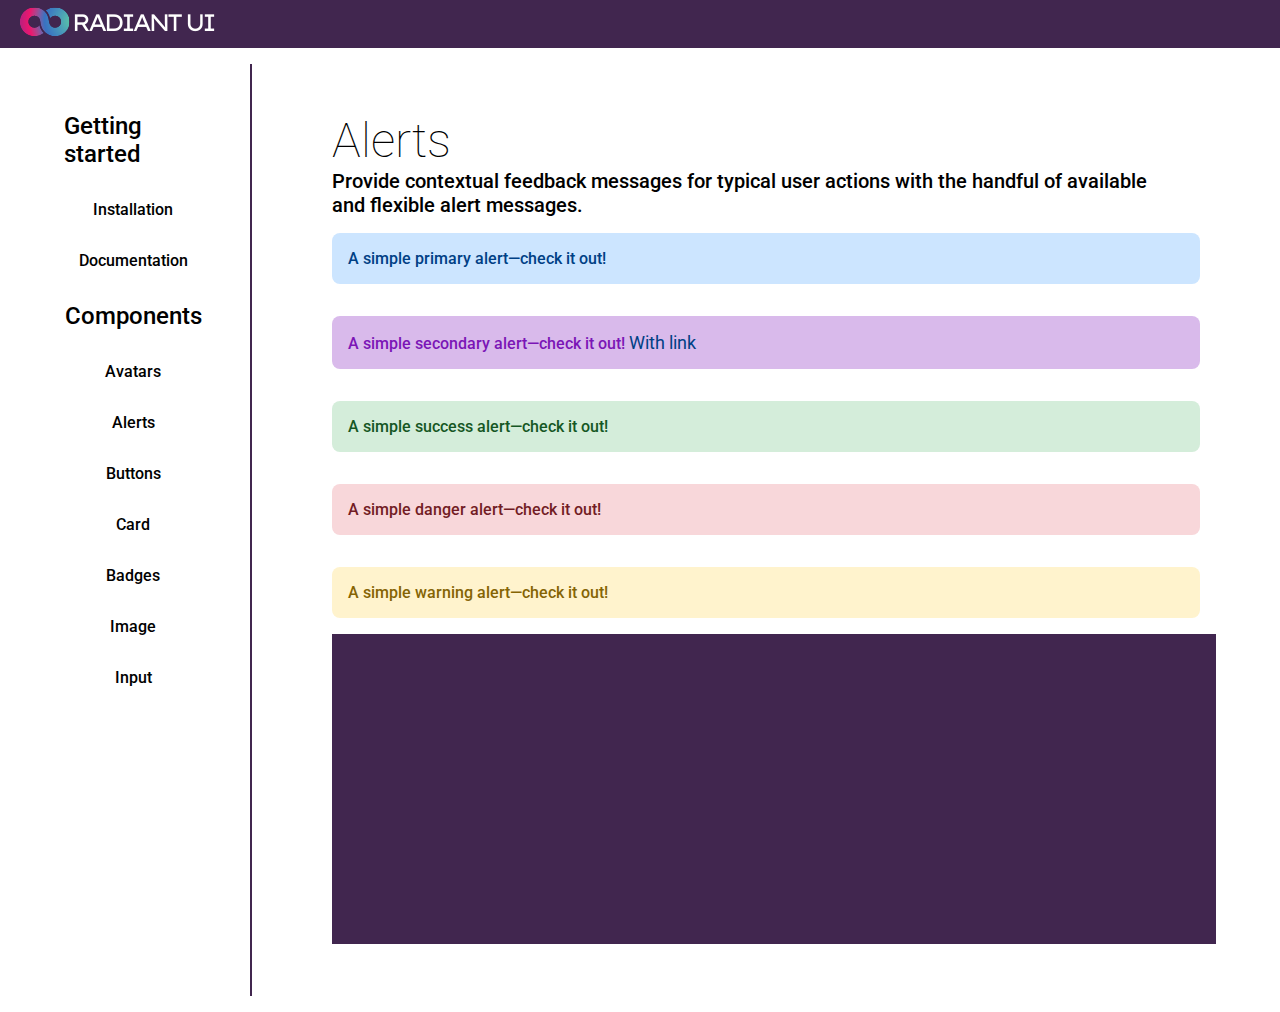
==== alerts/alerts.html @ 9dcef629 "Created alerts component and corrected some styling" ====
<!DOCTYPE html>
<html lang="en">
<head>
    <meta charset="UTF-8">
    <meta http-equiv="X-UA-Compatible" content="IE=edge">
    <meta name="viewport" content="width=device-width, initial-scale=1.0">
    <link rel="stylesheet" href="alerts.css">
    <link rel="stylesheet" href="../index.css">
    <title>Document</title>
</head>
<body>
  
    
    <!--navbar-->
    <div class="navbar">
        <div class="nav-items">
            <a class="nav-heading" href="../index.html"><img src="../images/logo.png"></a>
        </div>
    </div>

    <!--Main section-->
    <section>
        <div class="container flex-flow-row">
            <div class="sidebar flex-flow-column">
                <h2 class="sidebar-heading">Getting started</h2>
                <a href="" class="component-items">Installation</a>
                <a href="" class="component-items">Documentation</a>
                <h2 class="sidebar-heading">Components</h2>
                <a href="avatars.html" class="component-items">Avatars</a>
                <a href="" class="component-items">Alerts</a>
                <a href="" class="component-items">Buttons</a>
                <a href="" class="component-items">Card</a>
                <a href="" class="component-items">Badges</a>
                <a href="" class="component-items">Image</a>
                <a href="" class="component-items">Input</a>
            </div>

            <div class="alerts-container component-container">
                <div class="component-details">
                    <h2 class="component-heading">Alerts</h2>
                    <p class="component-info">Provide contextual feedback messages for typical user actions with the handful of available and flexible alert messages.</p>
                </div>
                <div class="alerts-examples flex-flow-column">
                    <div class="alert alert-primary">
                    A simple primary alert—check it out!</div>
                    <div class="alert alert-secondary">
                    A simple secondary alert—check it out! <a>With link</a></div>
                    <div class="alert alert-success">
                    A simple success alert—check it out!</div>
                    <div class="alert alert-danger">
                    A simple danger alert—check it out!</div>
                    <div class="alert alert-warning">
                    A simple warning alert—check it out!</div>
                </div>

                <iframe class="iframe"
                src="https://carbon.now.sh/embed?bg=rgba%2865%2C38%2C79%2C1%29&t=material&wt=none&l=javascript&width=1000&ds=false&dsyoff=54px&dsblur=84px&wc=true&wa=false&pv=71px&ph=63px&ln=true&fl=1&fm=Fira+Code&fs=14px&lh=163%25&si=false&es=2x&wm=false&code=%253Cdiv%2520class%253D%2522alert%2520alert-primary%2522%253EA%2520simple%2520primary%2520alert%25E2%2580%2594check%2520it%2520out%21%253C%252Fdiv%253E%250A%253Cdiv%2520class%253D%2522alert%2520alert-secondary%2522%253EA%2520simple%2520secondary%2520alert%25E2%2580%2594check%2520it%2520out%2520%253Ca%253EWith%2520link%253C%252Fa%253E%253C%252Fdiv%253E%250A%253Cdiv%2520class%253D%2522alert%2520alert-success%2522%253EA%2520simple%2520success%2520alert%25E2%2580%2594check%2520it%2520out%21%253C%252Fdiv%253E%250A%253Cdiv%2520class%253D%2522alert%2520alert-danger%2522%253EA%2520simple%2520danger%2520alert%25E2%2580%2594check%2520it%2520out%21%253C%252Fdiv%253E%250A%253Cdiv%2520class%253D%2522alert%2520alert-warning%2522%253EA%2520simple%2520warning%2520alert%25E2%2580%2594check%2520it%2520out%21%253C%252Fdiv%253E"
                sandbox="allow-scripts allow-same-origin">
                </iframe>
                
            </div>
        </div>
    </section>

    
</body>
</html>
---- alerts/alerts.css ----
body{
    --alert-primary: #004085;
    --alert-bg-primary: #cce5ff;
    --alert-border-primary: #b8daff;

    --alert-secondary: #7b15b6;
    --alert-bg-secondary: #d9baeb;
    --alert-border-secondary: #e1a6f0;

    --alert-danger: #721c24;
    --alert-bg-danger: #f8d7da;
    --alert-border-danger: #f5c6cb;

    --alert-success: #155724;
    --alert-bg-success: #d4edda;
    --alert-border-success:#c3e6cb;

    --alert-warning: #856404;
    --alert-bg-warning: #fff3cd;
    --alert-border-warning: #ffeeba;

    
}
.container{
    padding: 1rem;
    gap: 2rem;
}
.component-container{
    padding: 2rem 4rem 2rem 2rem;
}
.component-details{
    padding: 1rem;
}
.avatar-container{
    flex-grow: 3;
    flex-shrink: 1;
}
.alerts-examples{
    gap: 2rem;
}
.alert{
    padding: 1rem;
    border-radius: 0.5rem;
    margin-left: 1rem;
}
.alert-primary{
    color: var(--alert-primary);
    background-color: var(--alert-bg-primary);
    border-color: var(--alert-border-primary);
}
.alert-secondary{
    color: var(--alert-secondary);
    background-color: var(--alert-bg-secondary);
    border-color: var(--alert-border-secondary) ;
}
.alert-secondary a{
    font-size: large;
    font-weight: 400;
    color: var(--alert-primary);
}
.alert-success{
    color: var(--alert-success);
    background-color: var(--alert-bg-success);
    border-color: var(--alert-border-success);   
}
.alert-danger{
    color: var(--alert-danger);
    background-color: var(--alert-bg-danger);
    border-color: var(--alert-border-danger);    
}
.alert-warning{
    color: var(--alert-warning);
    background-color: var(--alert-bg-warning);
    border-color: var(--alert-border-warning);   
}


/*sidebar*/
.sidebar{
    padding: 2rem;
    border-right: 2px solid var(--primary-color);
    align-items: center;
    width: 17%;
}
.sidebar-heading{
    padding: 1rem;
}
.component-items{
    padding: 1rem;
}
.component-items:hover{
    background-color: var(--secondary-color);
    color: var(--primary-color);
    border-radius: 0.5rem;
}
.sidebar-heading:hover{
    background-color: var(--secondary-color);
    color: var(--primary-color);
    border-radius: 0.5rem;
}


/*avatar*/
.component-heading{
    font-size: 3rem;
    font-weight: 100;
}
.component-info{
    font-size: 1.25rem;
}

/*iframe*/
.iframe{
    background-color: var(--primary-color);
    width: 100%; 
    height: 310px; 
    border:0; 
    transform: scale(1); 
    overflow:hidden;
    margin: 1rem;
}
---- index.css ----
@import url('https://fonts.googleapis.com/css2?family=Nunito+Sans&family=Roboto:wght@400&display=swap');

*{
    margin:0; 
    font-family: 'Roboto', sans-serif;
    font-weight: 500;
}

:root{
    --primary-color: #41264F;
    --secondary-color:#8890f8;
    --tertiary-color: #e59db8;
    --white-color: #ffffff;
    --black-color: #000000;
    --grey-color: #726f6f;

}

/*links*/
a:link {
    color: var(--black-color);
    text-decoration: none;
    }
    a:visited {
    color: var(--black-color);
    text-decoration: none;
    }
    a:hover {
    color: var(--black-color);
    text-decoration: none;
    }
    a:active {
    color: var(--black-color);
    text-decoration: none;
}

/*button*/
.btn{
    padding: 1rem 2rem 1rem 2rem;
    border-radius: 1rem;
    text-align: center;
    border: none;
}
.btn-primary{
    background-color: var(--secondary-color);
    color: var(--white-color);
    font-size: 1rem;
}
.btn-primary a{
    color: var(--primary-color);
}

.flex-flow-row{
    display: flex;
    flex-direction: row;
}
.flex-flow-column{
    display: flex;
    flex-wrap: wrap;
    flex-direction: column;
}

/*nav bar*/
.navbar{
    background-color: var(--primary-color);
    width: 100%;
    font-size: large;
}
.nav-heading{
    color: var(--secondary-color);
    padding: 0.5rem;
    padding-left: 1rem;
}

/*main section*/

.home-container{
    padding: 4rem;
}
.container-info{
    width: 50%;
    color: var(--secondary-color);
    padding-left: 2rem;
    padding-top: 2rem;
}
.container-info h1{
    padding: 1rem;
    padding-bottom: 0rem;
    font-size: 4rem;
    font-weight: 700;
}
.container-info p{
    color: var(--grey-color);
    font-size: 1.5rem;
    font-weight: 200;
    padding: 1rem;
    letter-spacing: 1px;
    word-spacing: 2px;
}
.btn-action{
    margin: 1rem 
}
.container-img{
    width: 46%;
}
.index-img{
    width: 100%;
}
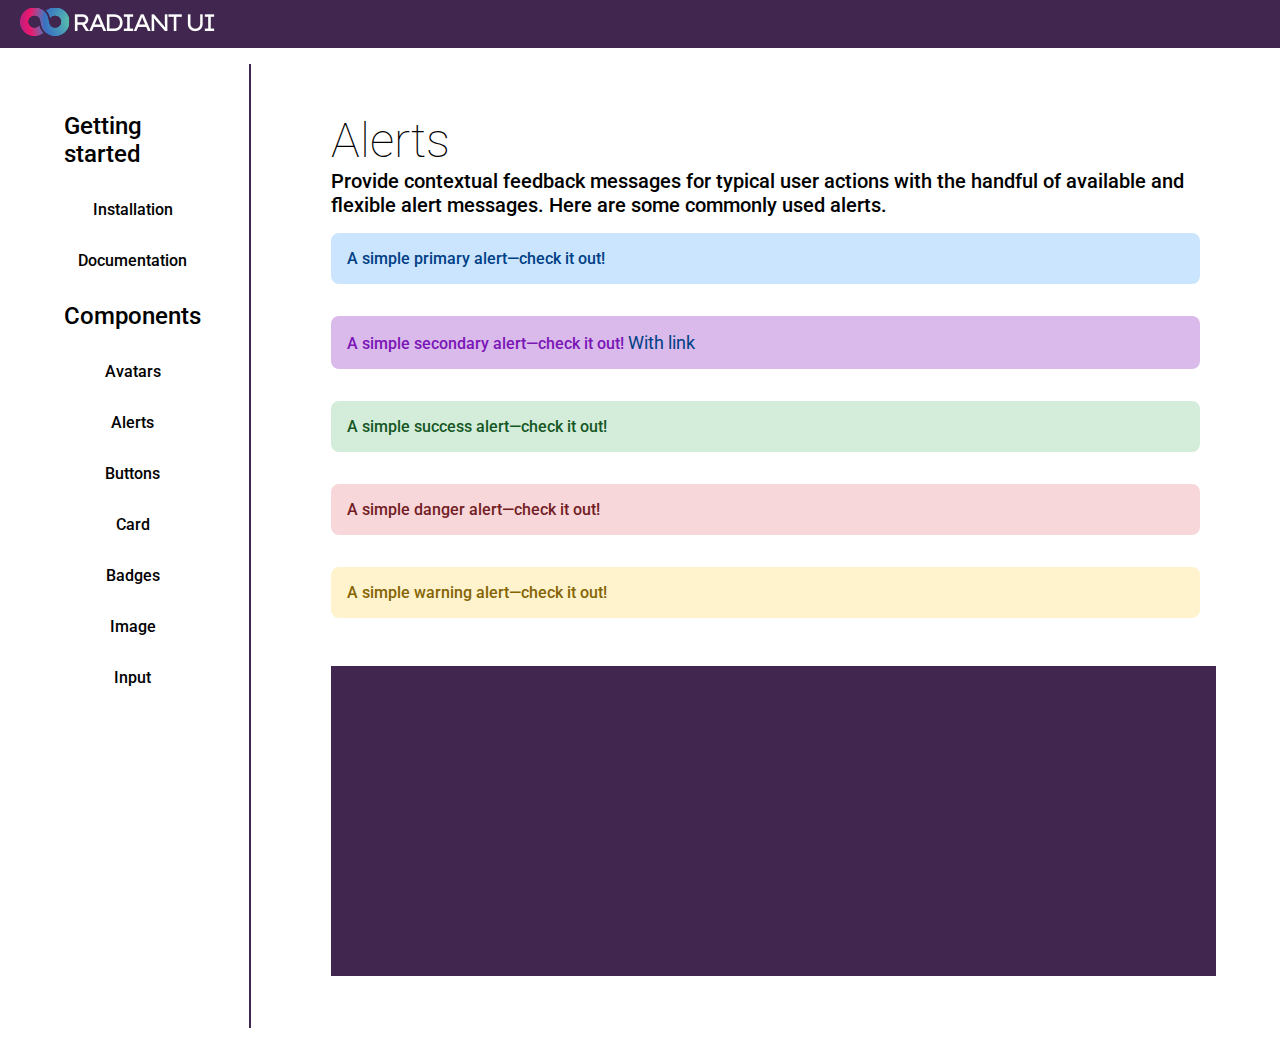
==== commit 05e928f0: "Alerts created" ====
--- a/alerts/alerts.html
+++ b/alerts/alerts.html
@@ -38,7 +38,7 @@
             <div class="alerts-container component-container">
                 <div class="component-details">
                     <h2 class="component-heading">Alerts</h2>
-                    <p class="component-info">Provide contextual feedback messages for typical user actions with the handful of available and flexible alert messages.</p>
+                    <p class="component-info">Provide contextual feedback messages for typical user actions with the handful of available and flexible alert messages. Here are some commonly used alerts.</p>
                 </div>
                 <div class="alerts-examples flex-flow-column">
                     <div class="alert alert-primary">
@@ -57,7 +57,7 @@
                 src="https://carbon.now.sh/embed?bg=rgba%2865%2C38%2C79%2C1%29&t=material&wt=none&l=javascript&width=1000&ds=false&dsyoff=54px&dsblur=84px&wc=true&wa=false&pv=71px&ph=63px&ln=true&fl=1&fm=Fira+Code&fs=14px&lh=163%25&si=false&es=2x&wm=false&code=%253Cdiv%2520class%253D%2522alert%2520alert-primary%2522%253EA%2520simple%2520primary%2520alert%25E2%2580%2594check%2520it%2520out%21%253C%252Fdiv%253E%250A%253Cdiv%2520class%253D%2522alert%2520alert-secondary%2522%253EA%2520simple%2520secondary%2520alert%25E2%2580%2594check%2520it%2520out%2520%253Ca%253EWith%2520link%253C%252Fa%253E%253C%252Fdiv%253E%250A%253Cdiv%2520class%253D%2522alert%2520alert-success%2522%253EA%2520simple%2520success%2520alert%25E2%2580%2594check%2520it%2520out%21%253C%252Fdiv%253E%250A%253Cdiv%2520class%253D%2522alert%2520alert-danger%2522%253EA%2520simple%2520danger%2520alert%25E2%2580%2594check%2520it%2520out%21%253C%252Fdiv%253E%250A%253Cdiv%2520class%253D%2522alert%2520alert-warning%2522%253EA%2520simple%2520warning%2520alert%25E2%2580%2594check%2520it%2520out%21%253C%252Fdiv%253E"
                 sandbox="allow-scripts allow-same-origin">
                 </iframe>
-                
+
             </div>
         </div>
     </section>
--- a/alerts/alerts.css
+++ b/alerts/alerts.css
@@ -17,9 +17,7 @@
 
     --alert-warning: #856404;
     --alert-bg-warning: #fff3cd;
-    --alert-border-warning: #ffeeba;
-
-    
+    --alert-border-warning: #ffeeba;   
 }
 .container{
     padding: 1rem;
@@ -31,12 +29,10 @@
 .component-details{
     padding: 1rem;
 }
-.avatar-container{
-    flex-grow: 3;
-    flex-shrink: 1;
-}
+
 .alerts-examples{
     gap: 2rem;
+    margin-bottom: 2rem;
 }
 .alert{
     padding: 1rem;
@@ -100,7 +96,7 @@
 }
 
 
-/*avatar*/
+/*alert*/
 .component-heading{
     font-size: 3rem;
     font-weight: 100;
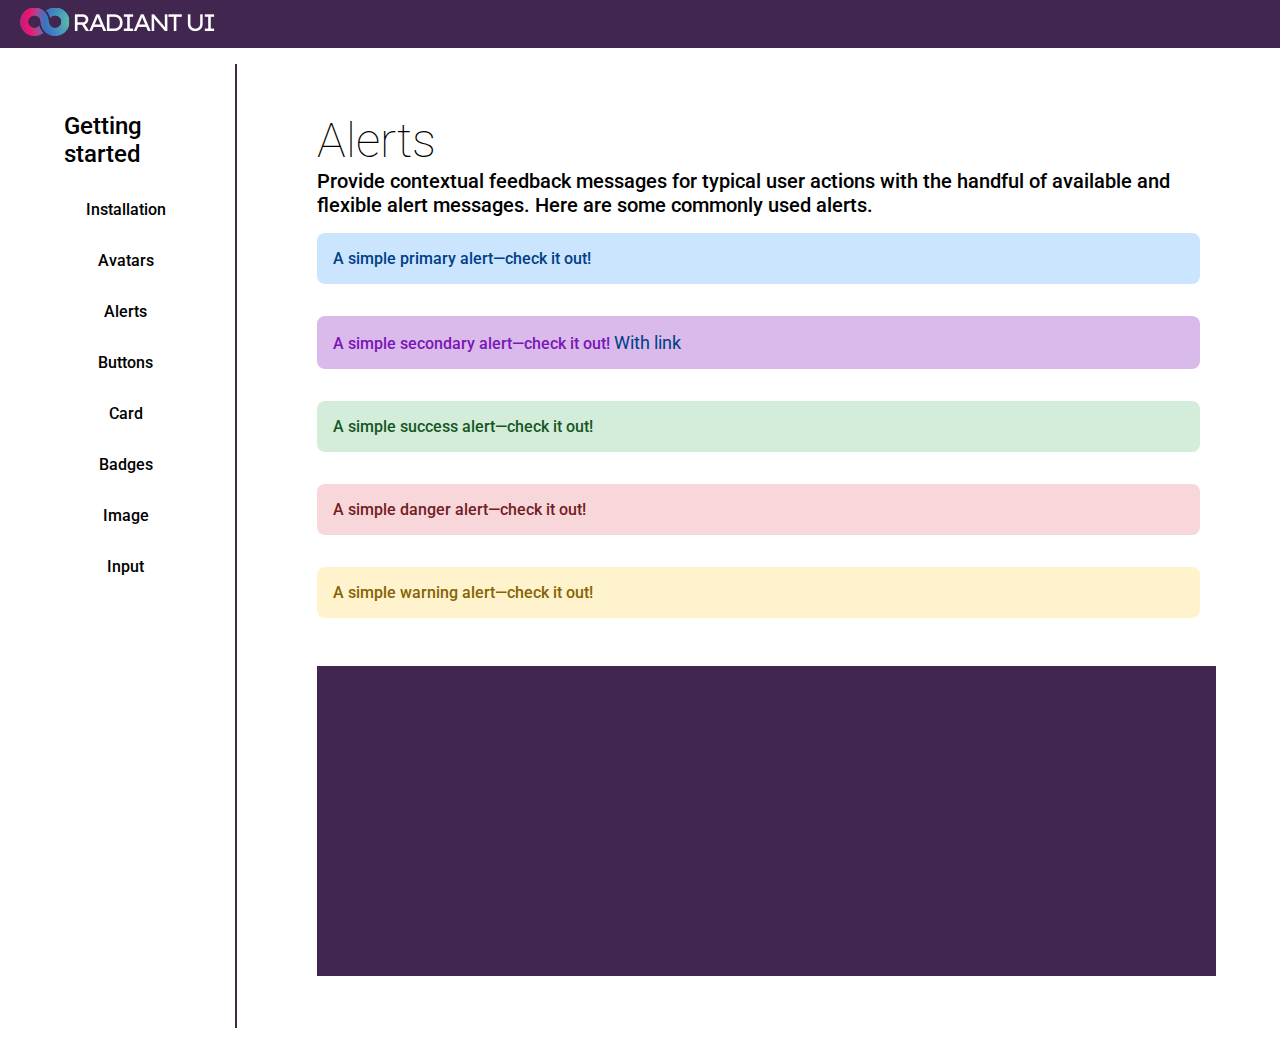
==== commit 6b02b1c0: "created separate file for sidebarr and component styling" ====
--- a/alerts/alerts.html
+++ b/alerts/alerts.html
@@ -5,7 +5,7 @@
     <meta http-equiv="X-UA-Compatible" content="IE=edge">
     <meta name="viewport" content="width=device-width, initial-scale=1.0">
     <link rel="stylesheet" href="alerts.css">
-    <link rel="stylesheet" href="../index.css">
+    <link rel="stylesheet" href="../components.css">
     <title>Document</title>
 </head>
 <body>
@@ -22,17 +22,15 @@
     <section>
         <div class="container flex-flow-row">
             <div class="sidebar flex-flow-column">
-                <h2 class="sidebar-heading">Getting started</h2>
+                <h2 class="sidebar-heading"><a>Getting started</a></h2>
                 <a href="" class="component-items">Installation</a>
-                <a href="" class="component-items">Documentation</a>
-                <h2 class="sidebar-heading">Components</h2>
-                <a href="avatars.html" class="component-items">Avatars</a>
-                <a href="" class="component-items">Alerts</a>
-                <a href="" class="component-items">Buttons</a>
-                <a href="" class="component-items">Card</a>
-                <a href="" class="component-items">Badges</a>
-                <a href="" class="component-items">Image</a>
-                <a href="" class="component-items">Input</a>
+                <a href="../avatar/avatar.html" class="component-items">Avatars</a>
+                <a href="alerts.html" class="component-items">Alerts</a>
+                <a href="../buttons/buttons.html" class="component-items">Buttons</a>
+                <a href="../cards/cards.html" class="component-items">Card</a>
+                <a href="../badges/badges.html" class="component-items">Badges</a>
+                <a href="../image/image.html" class="component-items">Image</a>
+                <a href="../input/input.html" class="component-items">Input</a>
             </div>
 
             <div class="alerts-container component-container">
--- a/alerts/alerts.css
+++ b/alerts/alerts.css
@@ -69,49 +69,3 @@
     background-color: var(--alert-bg-warning);
     border-color: var(--alert-border-warning);   
 }
-
-
-/*sidebar*/
-.sidebar{
-    padding: 2rem;
-    border-right: 2px solid var(--primary-color);
-    align-items: center;
-    width: 17%;
-}
-.sidebar-heading{
-    padding: 1rem;
-}
-.component-items{
-    padding: 1rem;
-}
-.component-items:hover{
-    background-color: var(--secondary-color);
-    color: var(--primary-color);
-    border-radius: 0.5rem;
-}
-.sidebar-heading:hover{
-    background-color: var(--secondary-color);
-    color: var(--primary-color);
-    border-radius: 0.5rem;
-}
-
-
-/*alert*/
-.component-heading{
-    font-size: 3rem;
-    font-weight: 100;
-}
-.component-info{
-    font-size: 1.25rem;
-}
-
-/*iframe*/
-.iframe{
-    background-color: var(--primary-color);
-    width: 100%; 
-    height: 310px; 
-    border:0; 
-    transform: scale(1); 
-    overflow:hidden;
-    margin: 1rem;
-}--- a/components.css
+++ b/components.css
@@ -0,0 +1,45 @@
+@import "index.css";
+
+/*sidebar*/
+.sidebar{
+    padding: 2rem;
+    border-right: 2px solid var(--primary-color);
+    align-items: center;
+    width: 20%;
+}
+.sidebar-heading{
+    padding: 1rem;
+}
+.component-items{
+    padding: 1rem;
+}
+.component-items:hover{
+    background-color: var(--secondary-color);
+    color: var(--primary-color);
+    border-radius: 0.5rem;
+}
+.sidebar-heading:hover{
+    background-color: var(--secondary-color);
+    color: var(--primary-color);
+    border-radius: 0.5rem;
+}
+
+/*iframe*/
+.iframe{
+    background-color: var(--primary-color);
+    width: 100%; 
+    height: 310px; 
+    border:0; 
+    transform: scale(1); 
+    overflow:hidden;
+    margin: 1rem;
+}
+
+/*components*/
+.component-heading{
+    font-size: 3rem;
+    font-weight: 100;
+}
+.component-info{
+    font-size: 1.25rem;
+}
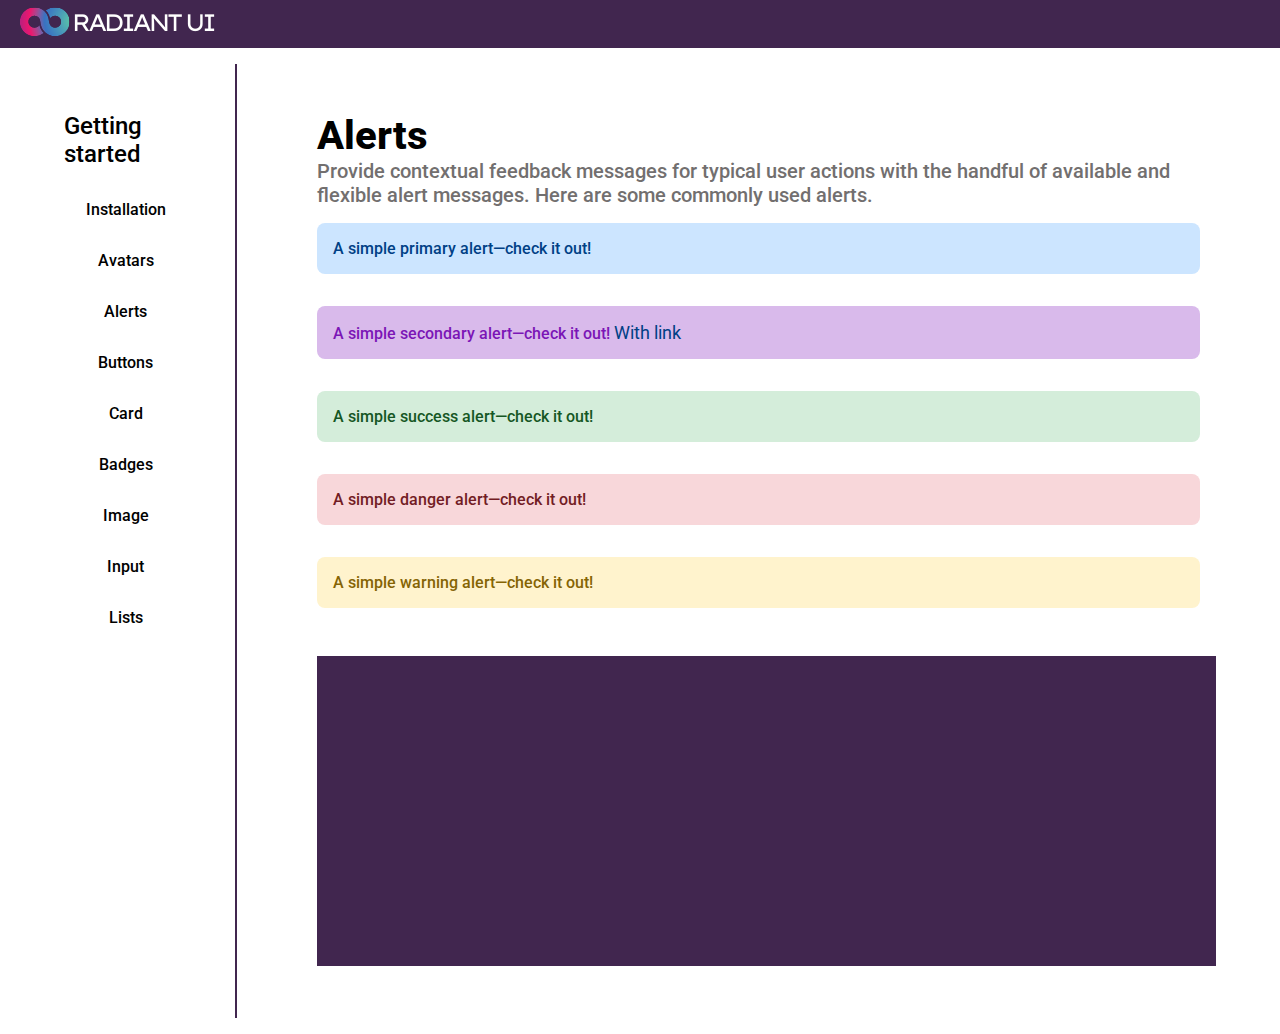
==== commit 7b46ba27: "corrected typo in sidebar" ====
--- a/alerts/alerts.html
+++ b/alerts/alerts.html
@@ -31,6 +31,7 @@
                 <a href="../badges/badges.html" class="component-items">Badges</a>
                 <a href="../image/image.html" class="component-items">Image</a>
                 <a href="../input/input.html" class="component-items">Input</a>
+                <a href="../lists/lists.html" class="component-items">Lists</a>
             </div>
 
             <div class="alerts-container component-container">
--- a/components.css
+++ b/components.css
@@ -37,9 +37,10 @@
 
 /*components*/
 .component-heading{
-    font-size: 3rem;
-    font-weight: 100;
+    font-size: 2.5rem;
+    font-weight: 800;
 }
 .component-info{
     font-size: 1.25rem;
+    color: var(--grey-color);
 }
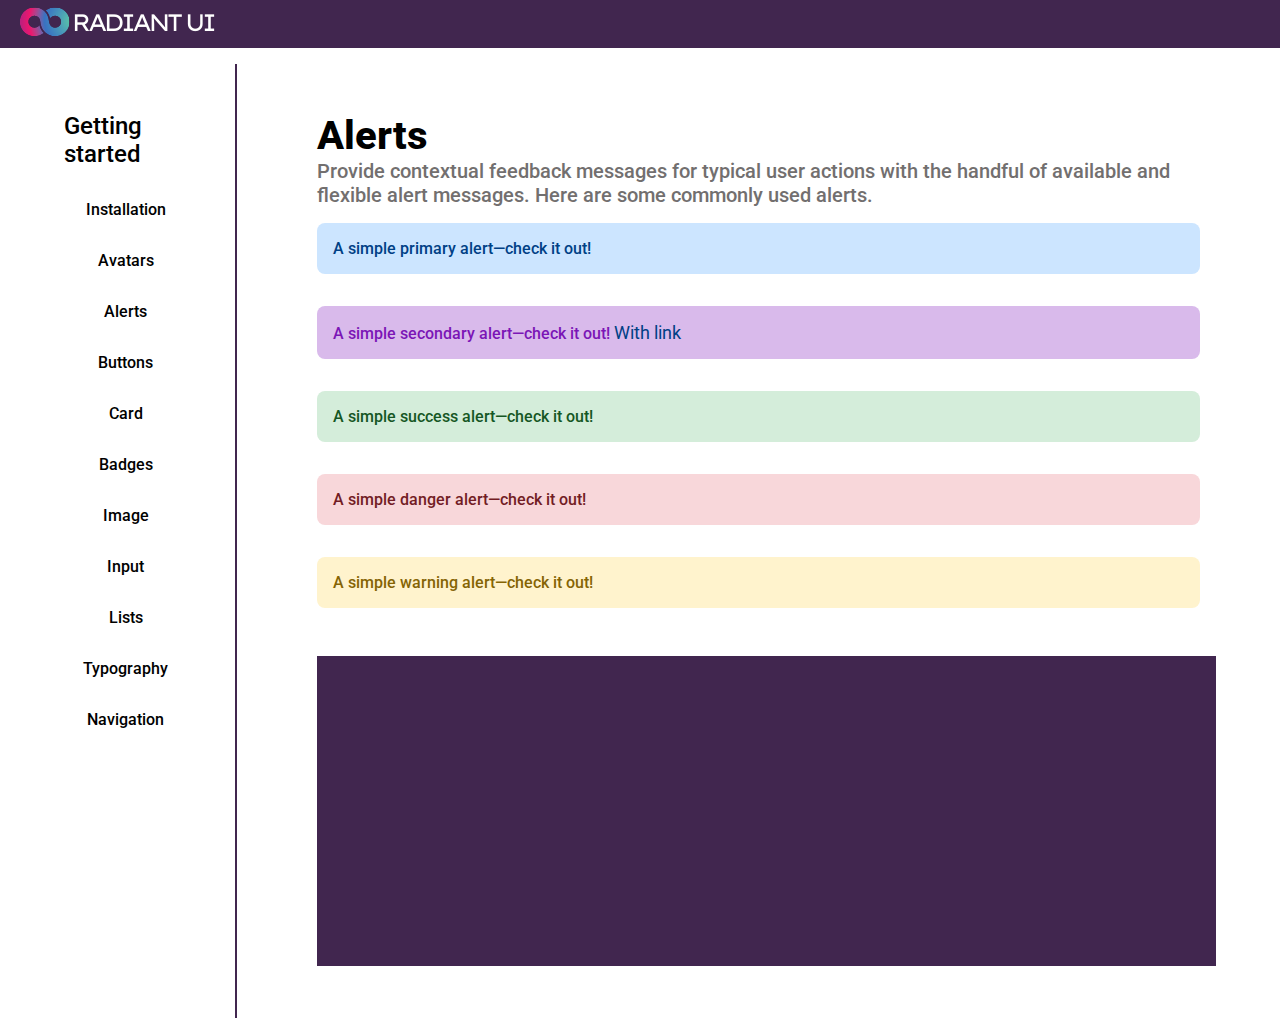
==== commit bc348824: "sidebar changes" ====
--- a/alerts/alerts.html
+++ b/alerts/alerts.html
@@ -32,6 +32,8 @@
                 <a href="../image/image.html" class="component-items">Image</a>
                 <a href="../input/input.html" class="component-items">Input</a>
                 <a href="../lists/lists.html" class="component-items">Lists</a>
+                <a href="../typography/typography.html" class="component-items">Typography</a>
+                <a href="../nav/nav.html" class="component-items">Navigation</a>
             </div>
 
             <div class="alerts-container component-container">
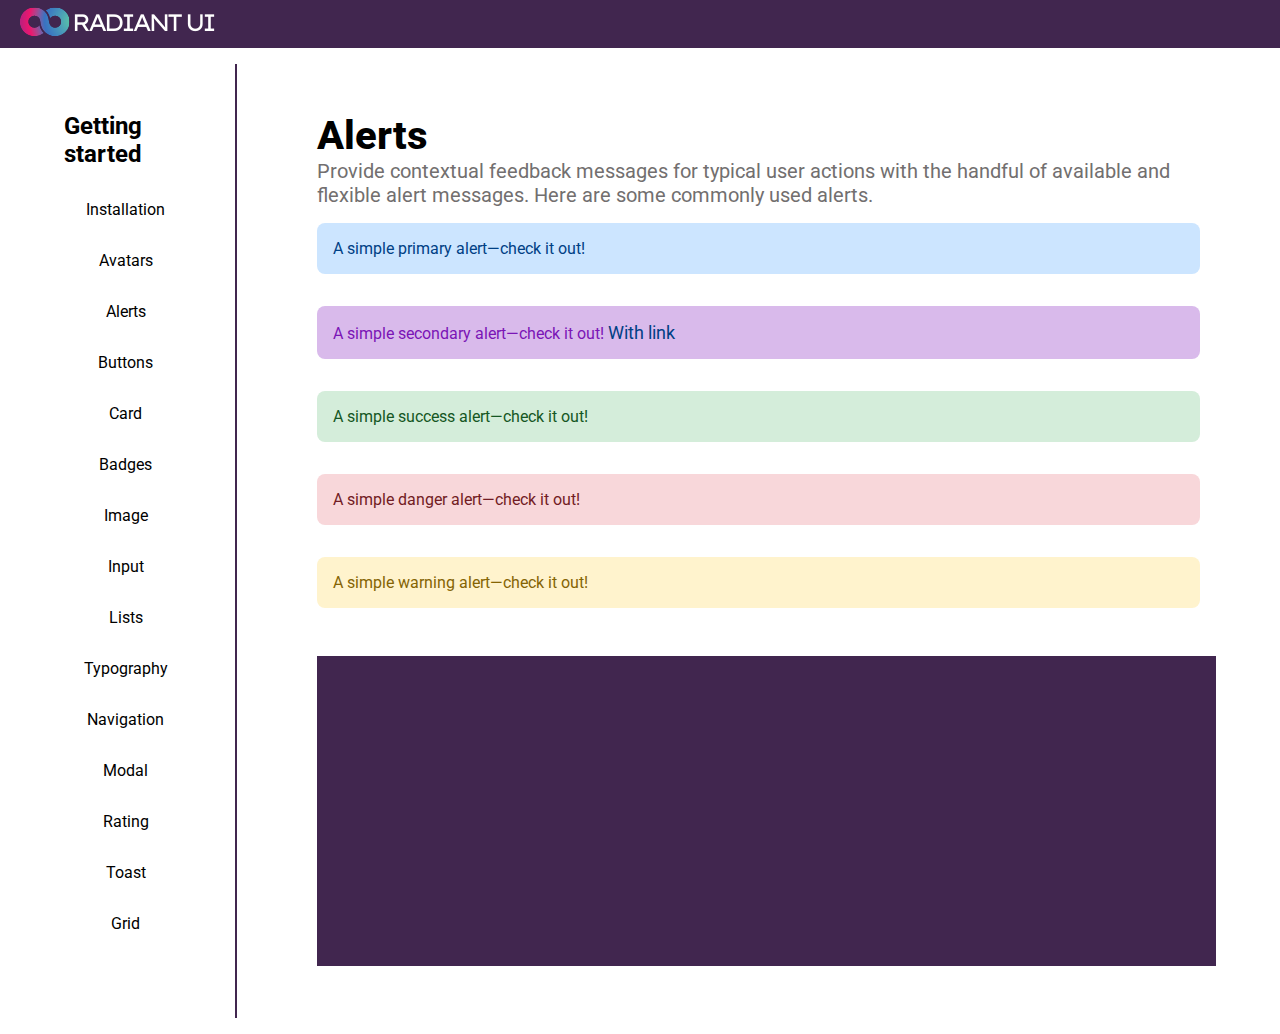
==== commit 91e06037: "modal added" ====
--- a/alerts/alerts.html
+++ b/alerts/alerts.html
@@ -34,6 +34,10 @@
                 <a href="../lists/lists.html" class="component-items">Lists</a>
                 <a href="../typography/typography.html" class="component-items">Typography</a>
                 <a href="../nav/nav.html" class="component-items">Navigation</a>
+                <a href="../modal/modal.html" class="component-items">Modal</a>
+                <a href="../rating/rating.html" class="component-items">Rating</a>
+                <a href="../toast/toast.html" class="component-items">Toast</a>
+                <a href="../grid/grid.html" class="component-items">Grid</a>
             </div>
 
             <div class="alerts-container component-container">
